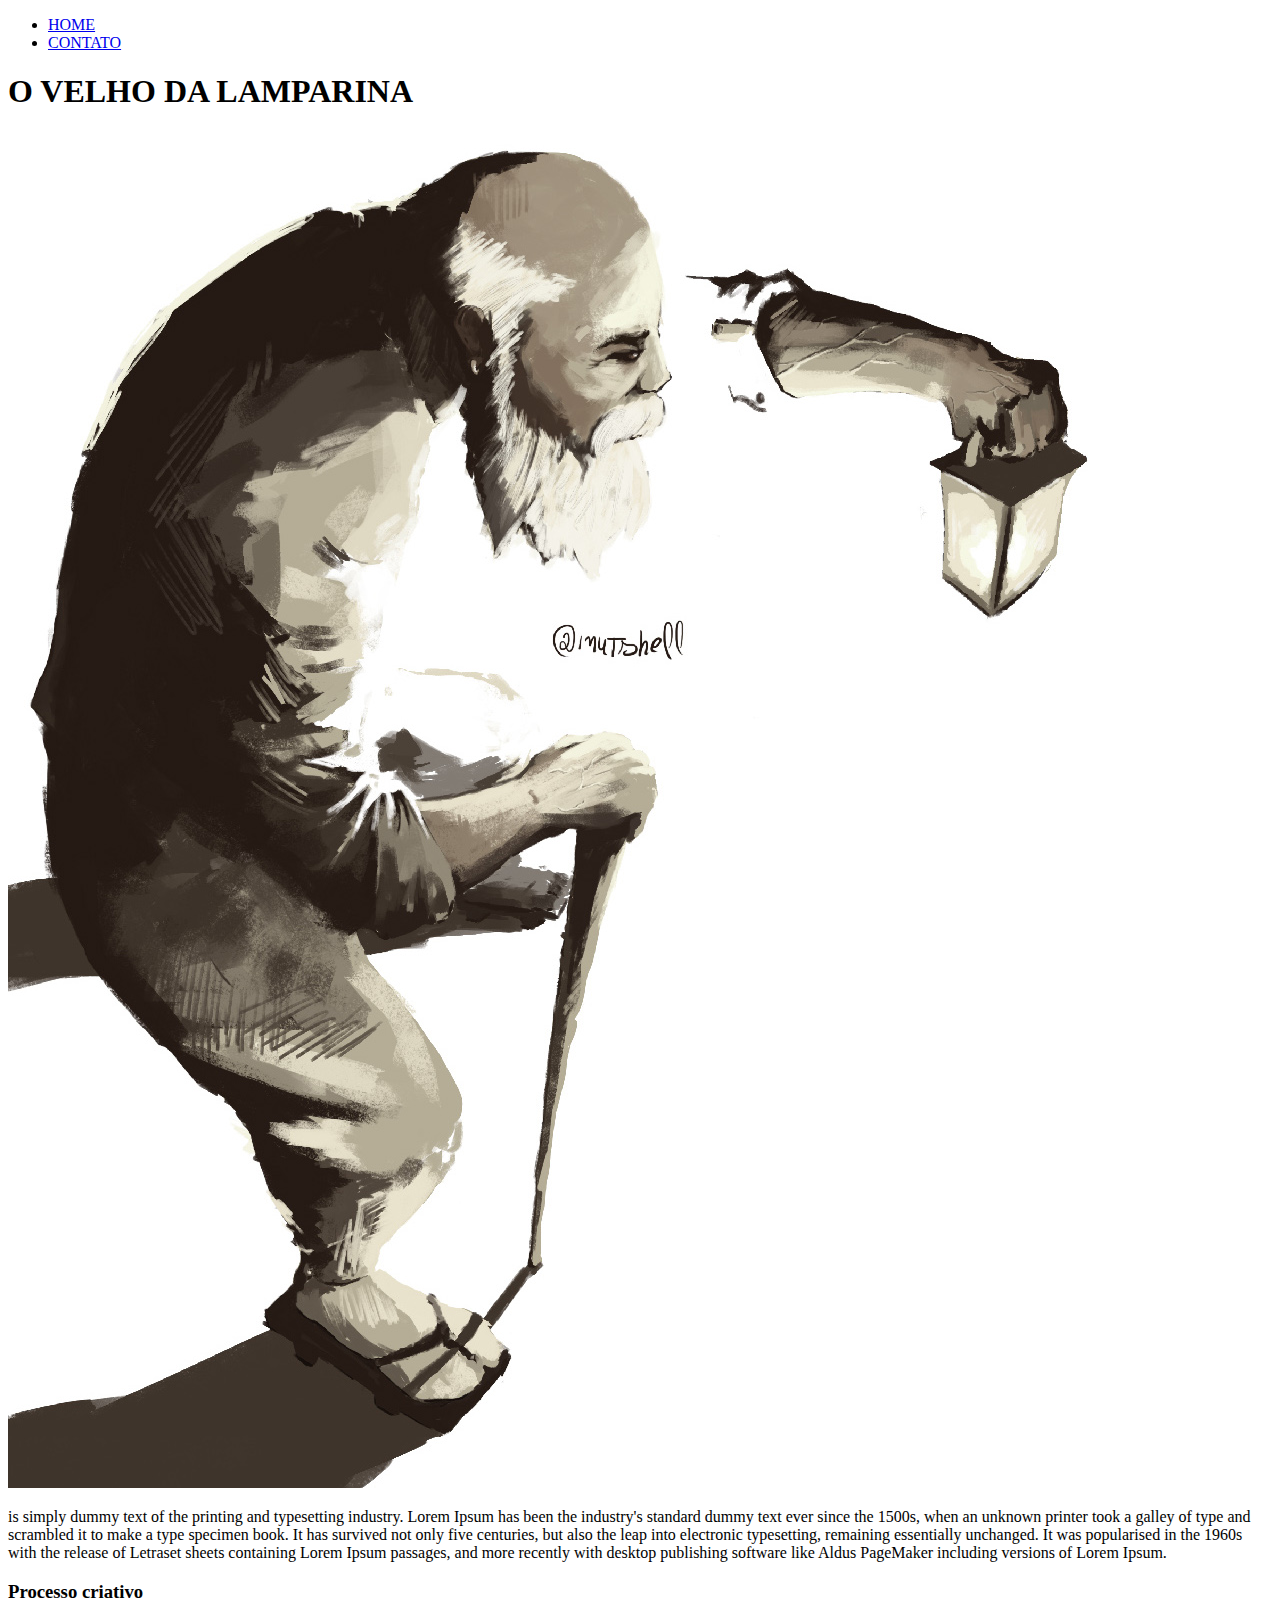
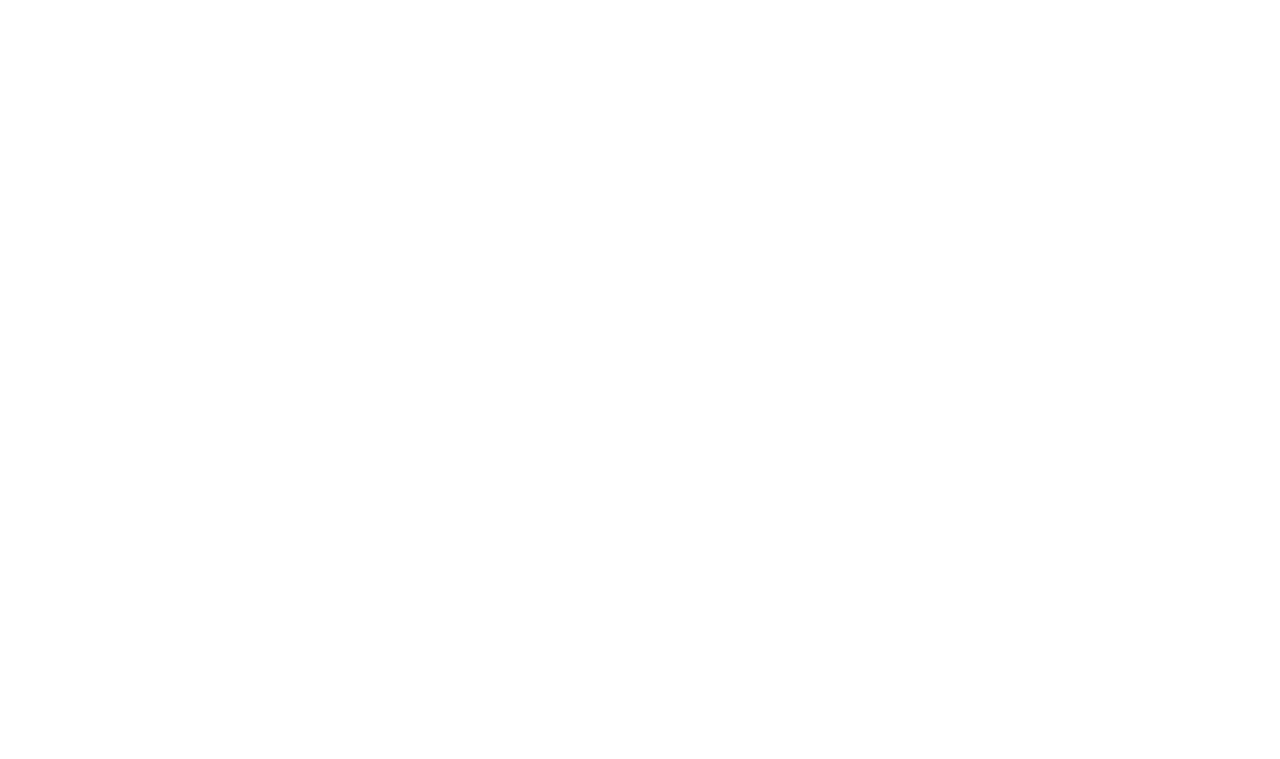
==== cliqueaqui1.html @ 0321b819 "portifolio arte em html" ====
<!DOCTYPE html>
<html lang="en">
<head>
    <meta charset="UTF-8">
    <meta name="viewport" content="width=device-width, initial-scale=1.0">
    <title>Galeria Pessoal</title>
</head>

<body>
    <nav>
        <ul>
            <li>
                <a href="index.html"> HOME </a>
            </li>
            <li>
                <a href="contato.html">CONTATO</a>
            </li>
        </ul>
    </nav>

    <Section>
        <h1>O VELHO DA LAMPARINA</h1>

        <img src="4ig.jpg" alt="Foto Velho com Lanterna">

        <aside>
            <p>
                is simply dummy text of the printing and typesetting industry. Lorem Ipsum has been the industry's 
                standard dummy text ever since the 1500s, when an unknown printer took a galley of type and scrambled 
                it to make a type specimen book. It has survived not only five centuries, but also the leap into electronic 
                typesetting, remaining essentially unchanged. It was popularised in the 1960s with the release of Letraset 
                sheets containing Lorem Ipsum passages, and more recently with desktop publishing software like Aldus PageMaker 
                including versions of Lorem Ipsum.
            </p>
        </aside>

        <h3>Processo criativo</h3>

        <iframe 
        width="408" 
        height="726" 
        src="https://www.youtube.com/embed/uO5LEqmdQYY" 
        title="Processo criativo" 
        frameborder="0" 
        allow="accelerometer; autoplay; clipboard-write; encrypted-media; gyroscope; picture-in-picture; web-share" 
        referrerpolicy="strict-origin-when-cross-origin" 
        allowfullscreen></iframe>

    </Section>

</body>
</html>
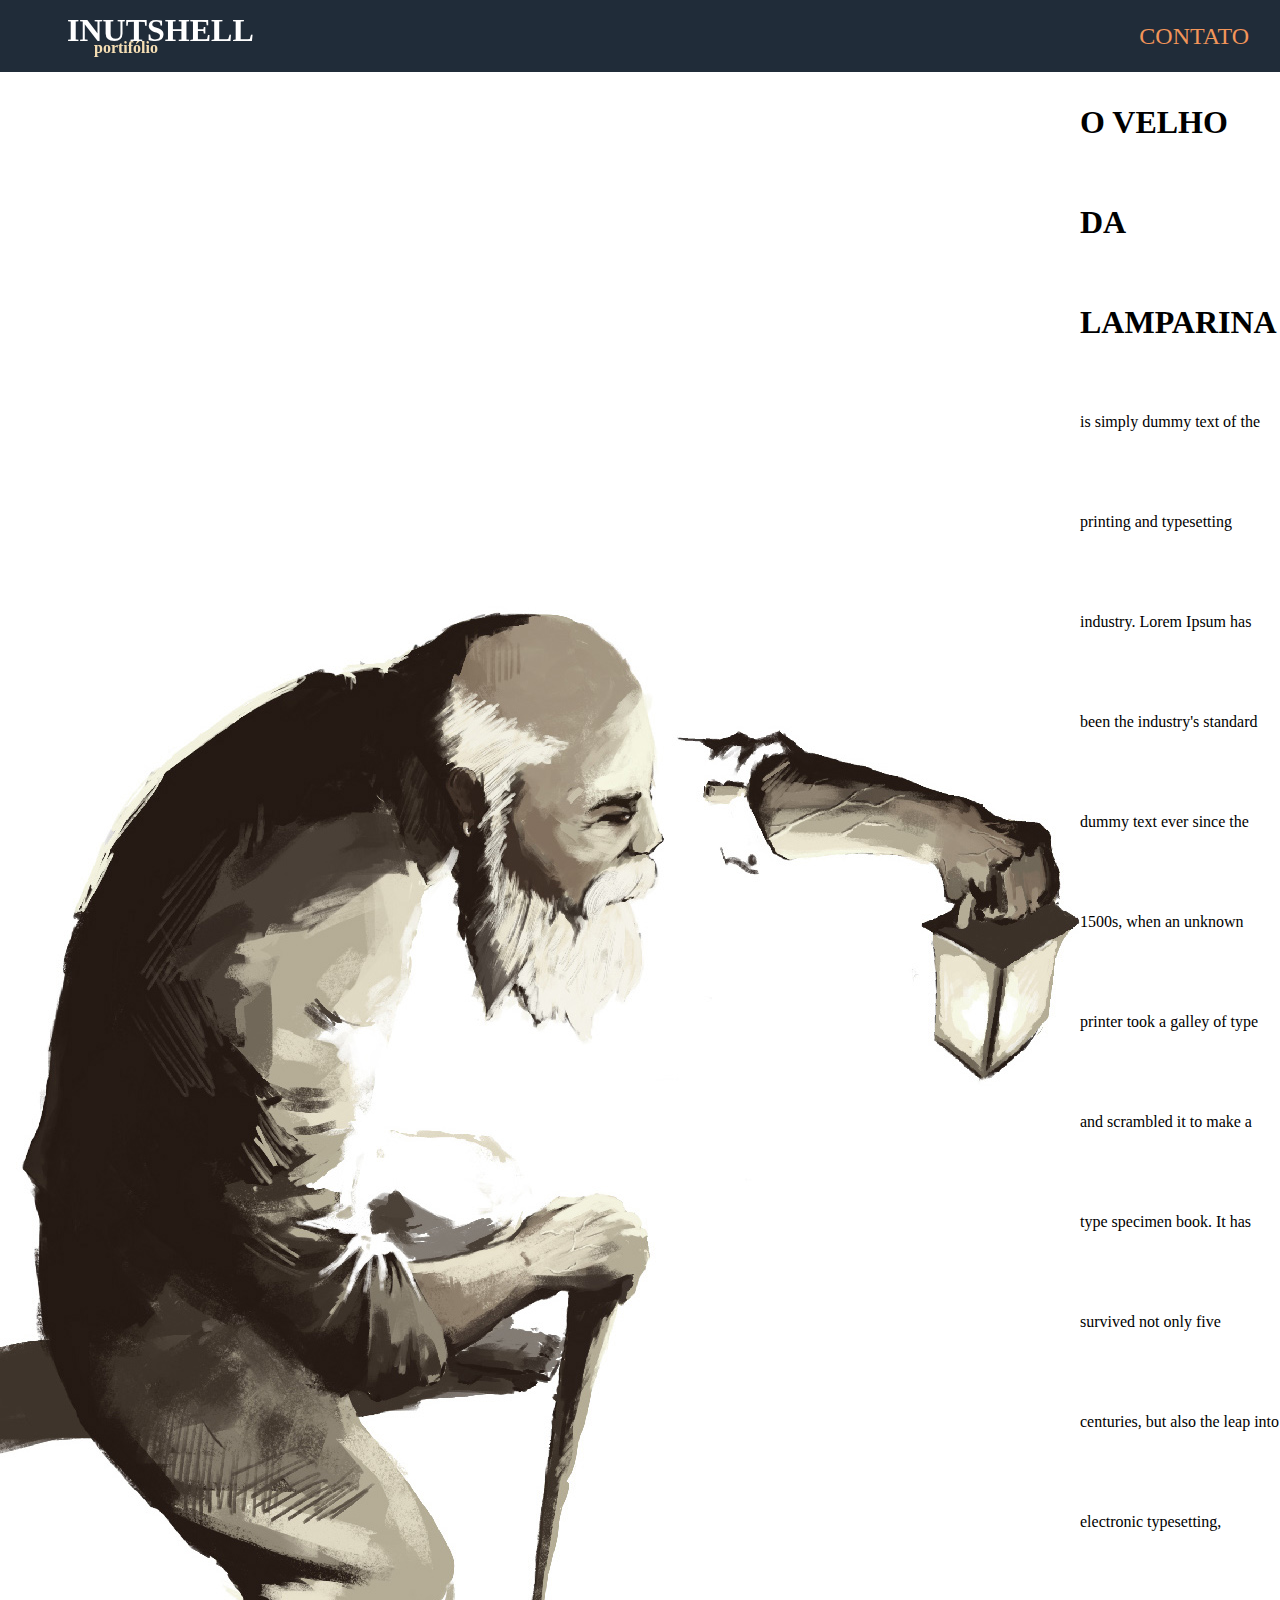
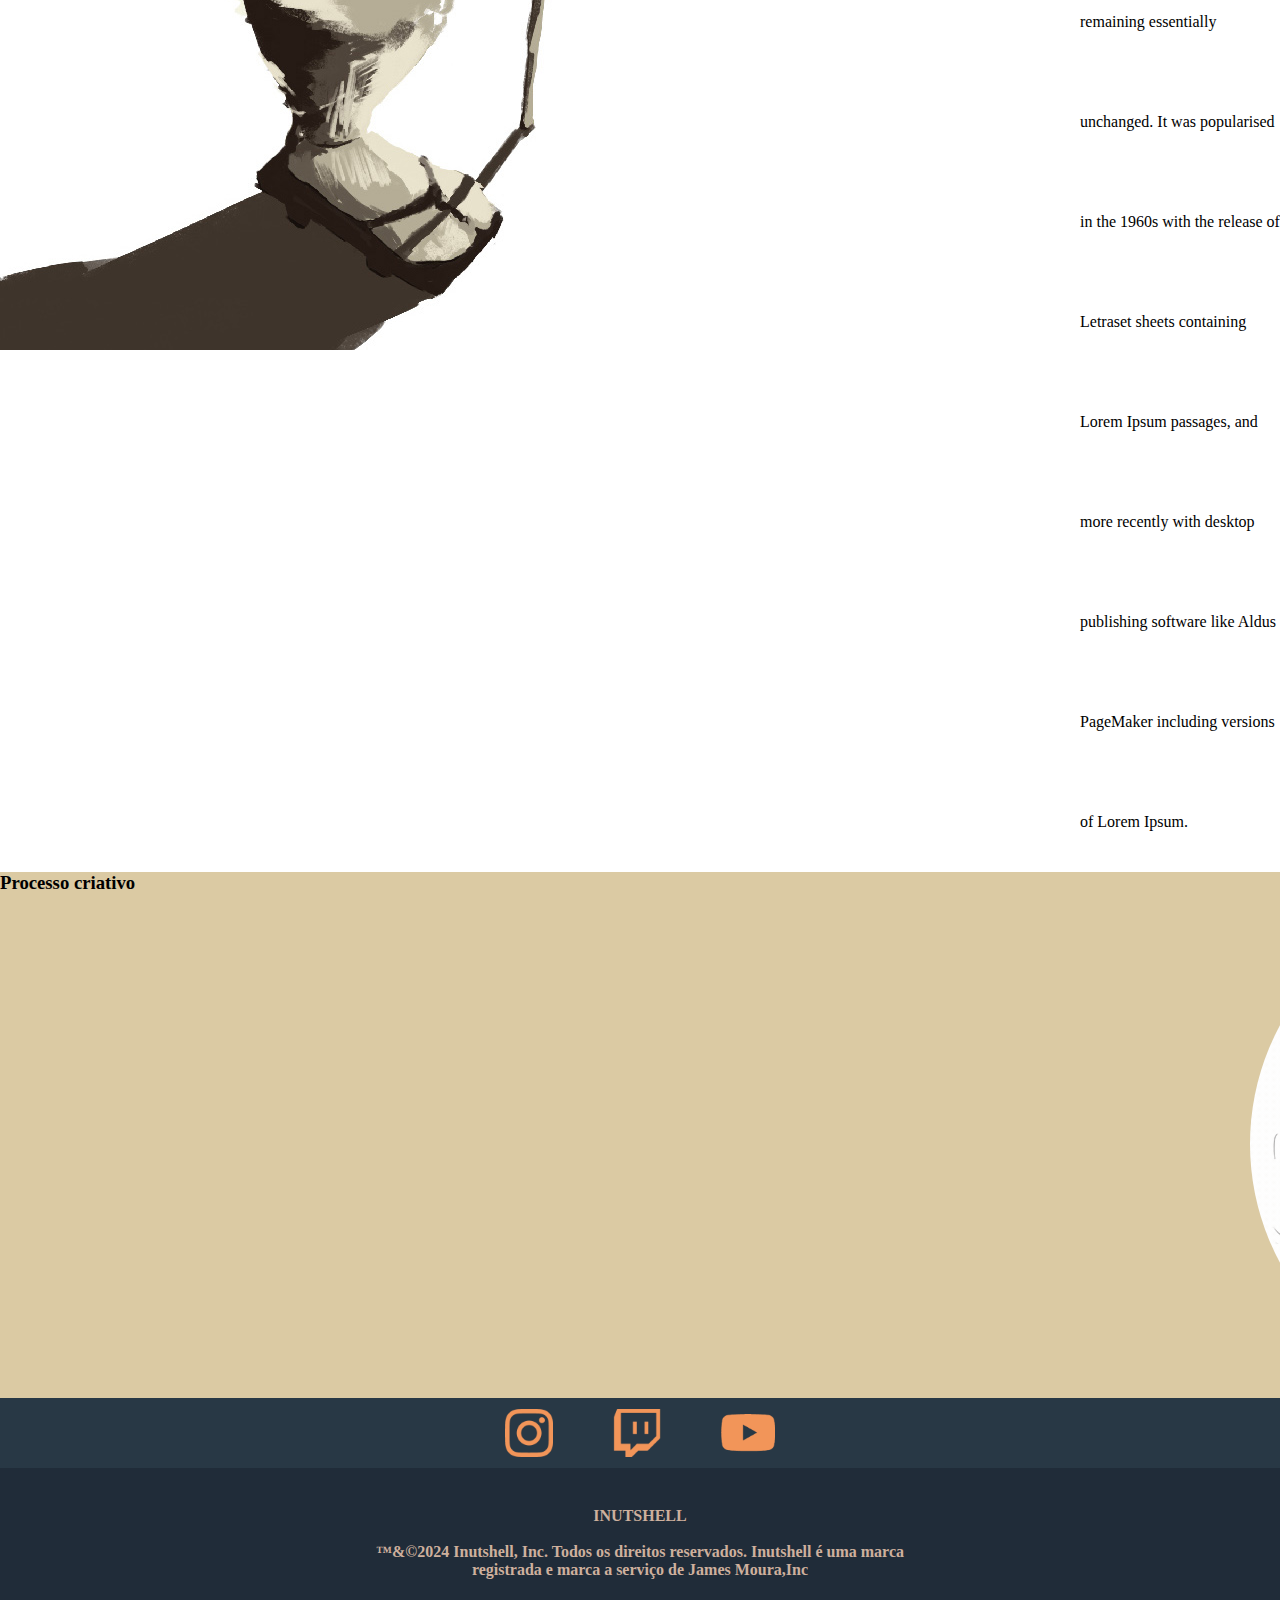
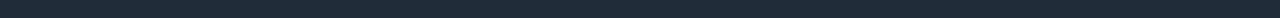
==== commit 5bd51157: "finalizado todas as páginas" ====
--- a/cliqueaqui1.html
+++ b/cliqueaqui1.html
@@ -4,26 +4,29 @@
     <meta charset="UTF-8">
     <meta name="viewport" content="width=device-width, initial-scale=1.0">
     <title>Galeria Pessoal</title>
+    <link rel="stylesheet" href="./assets/style/style.css">
 </head>
 
 <body>
     <nav>
-        <ul>
+        <a class="iconea" href="index.html">
+            <aside class="navaside">
+                <H1 style="color: white;">INUTSHELL</H1>
+                <b style="color: wheat;">portifólio</b>
+            </aside>
+        </a>      
+        <ul >
             <li>
-                <a href="index.html"> HOME </a>
-            </li>
-            <li>
-                <a href="contato.html">CONTATO</a>
+                <a style="color:#f29559" href="contato.html">CONTATO</a>
             </li>
         </ul>
     </nav>
 
-    <Section>
-        <h1>O VELHO DA LAMPARINA</h1>
-
-        <img src="4ig.jpg" alt="Foto Velho com Lanterna">
+    <Section class="processomain">
+        <img src="./assets/img/4ig.jpg" alt="Foto Velho com Lanterna">
 
         <aside>
+            <h1>O VELHO DA LAMPARINA</h1>
             <p>
                 is simply dummy text of the printing and typesetting industry. Lorem Ipsum has been the industry's 
                 standard dummy text ever since the 1500s, when an unknown printer took a galley of type and scrambled 
@@ -33,20 +36,36 @@
                 including versions of Lorem Ipsum.
             </p>
         </aside>
+    </Section>
 
+    <section class="processosec">
         <h3>Processo criativo</h3>
 
-        <iframe 
-        width="408" 
-        height="726" 
-        src="https://www.youtube.com/embed/uO5LEqmdQYY" 
-        title="Processo criativo" 
-        frameborder="0" 
-        allow="accelerometer; autoplay; clipboard-write; encrypted-media; gyroscope; picture-in-picture; web-share" 
-        referrerpolicy="strict-origin-when-cross-origin" 
-        allowfullscreen></iframe>
+        <img src="./assets/img/Processovelho.gif" alt="processo criativo lobo sinistro">
+    </section>
 
-    </Section>
+    <footer>
+        <a class="iglogo" href="https://www.instagram.com/inutshell/" 
+        target="_blank">
+            <img src="./assets/img/1384031.png" alt="">
+        </a>
+        <a class="iglogo" href="https://www.twitch.tv/jheyh" 
+        target="_blank">
+            <img src="./assets/img/twitch-logo.png" alt="">
+        </a>
+        <a class="iglogo" href="https://www.youtube.com/watch?v=dQw4w9WgXcQ" 
+        target="_blank">
+            <img src="./assets/img/Youtube_logo2.png" alt="">
+        </a>
+    </footer>
+
+    <footer class="direitos" style="color: #ceb09d;">
+        <b>
+            INUTSHELL <br><br>
+            ™&©2024 Inutshell, Inc. Todos os direitos reservados. Inutshell é uma marca<br>
+            registrada e marca a serviço de James Moura,Inc
+        </b>
+    </footer>
 
 </body>
 </html>--- a/assets/style/style.css
+++ b/assets/style/style.css
@@ -0,0 +1,189 @@
+*{
+    margin: 0;
+    padding: 0;
+    box-sizing: border-box;
+    text-decoration: none;
+}
+
+nav{
+    position: -webkit-sticky;
+    position: sticky;
+    top: 0;
+    padding: 1px;
+    background-color: #202c39;
+    z-index: 1; /* passa o menu a frente de todo resto */
+} 
+    
+.iconea{
+    position: absolute ;
+    top: 50%;
+    transform: translateY(-50%);
+    left: 5%;
+}
+
+.navaside h1{
+    position: absolute ;
+    top: 40%;
+    transform: translateY(-50%);
+    left: 5%;
+    display: inline;
+}
+.navaside b{
+    position: absolute ;
+    top: 70%;
+    transform: translateY(-50%);
+    left: 50%;
+    display: inline;
+}
+
+ul{
+    align-items: center;
+    list-style: none;
+    display: flex;
+    font-size: 24px;
+    background-color: #202c39;
+    justify-content: right;
+    height: 70px;
+}
+
+a{
+    padding: 30px;
+    text-decoration: none;  
+}
+
+.sobre{
+    display: flex;
+    text-align: center;
+    align-items: center;
+    height: 500px;
+    background-color: #dbcaa3;
+}
+
+.paragrafo{
+    font-size: 20px;
+    display: flex;
+    width: 70%;
+    margin: 0 auto;
+}
+
+.autorfoto{  
+    top: 50%;
+    border-radius: 50%;
+    width: 300px;
+    height: 300px;
+}
+/* Trecho de código que faz o container expandir as imagens */
+.fundoc {
+    display: flex;
+    justify-content: center;
+    align-items: center;
+    height: 70vh;
+}
+
+.container {
+    display: flex;
+    height: 90%;
+    width: 90%; /* Largura do container */
+    max-width: 800px; /* Largura máxima do container */
+    overflow: hidden; /* Esconde partes visíveis das imagens */
+}
+
+.image-container {
+
+    flex: 1; /* Ocupa espaço igualmente */
+    overflow: hidden; /* Esconde partes visíveis das imagens */
+    position: relative; /* Permite posicionamento relativo para alinhar as imagens */
+    transition: flex-basis 0.3s ease; /* Transição suave para flex-basis */
+}
+
+.image-container img {
+    width: 500px; /* Largura inicial das imagens */
+    height: auto; /* Altura automática */
+    transition: transform 0.3s ease; /* Transição suave para transform */
+    transform: translateX(-50%); /* Centraliza a imagem horizontalmente */
+    position: relative; /* Mantém a posição relativa para alinhar corretamente */
+    left: 50%; /* Move a imagem para o centro */
+}
+
+.image-container:hover {
+    flex-basis: 35%; /* Aumenta o tamanho do container ao passar o mouse */
+}
+/* TERMINA AQUI */
+
+.videoshome{
+    display: flex;
+    gap: 150px;
+    justify-content: center;
+    background-color: #b8b08d;
+}
+
+aside{
+    display: grid;
+    place-items: center;
+    line-height: 100px;
+}
+
+.videos{
+    margin: 30px 0 0 0;
+}
+
+footer{
+    display: flex;
+    justify-content: center;
+    height: 70px;
+    background-color: #283845;
+}
+.iglogo{
+    align-items: center;
+    display: flex;
+    font-size: 24px;
+    justify-content: right;
+    height: 70px;
+}
+
+.iglogo img{
+    height: 3rem;
+}
+
+.direitos{
+    display: flex;
+    text-align: center;
+    align-items: center;
+    height: 150px;
+    gap: 25px;
+    background-color: #202c39;
+}
+/* ^^^^^^ PAGINA PRINCIPAL ^^^^^^ */
+
+.processomain{
+    display: flex;
+    align-items: center;
+    justify-content: center;
+
+}
+
+.processosec{
+    background-color: #dbcaa3;
+}
+
+.processosec img{
+
+    left: 50%;
+    transform: translateX(250%);
+    height: 500px;
+    border-radius: 50%;
+}
+/* ^^^^^^ PAGINA DE PROCESSO ^^^^^^ */
+.ccontato{
+    display: flex;
+    align-items: center;
+    justify-content: center;
+
+}
+
+.ccontato aside{
+    margin: 7px;
+    width: 700px;
+    height: auto;
+    background-color: #dbcaa3;
+}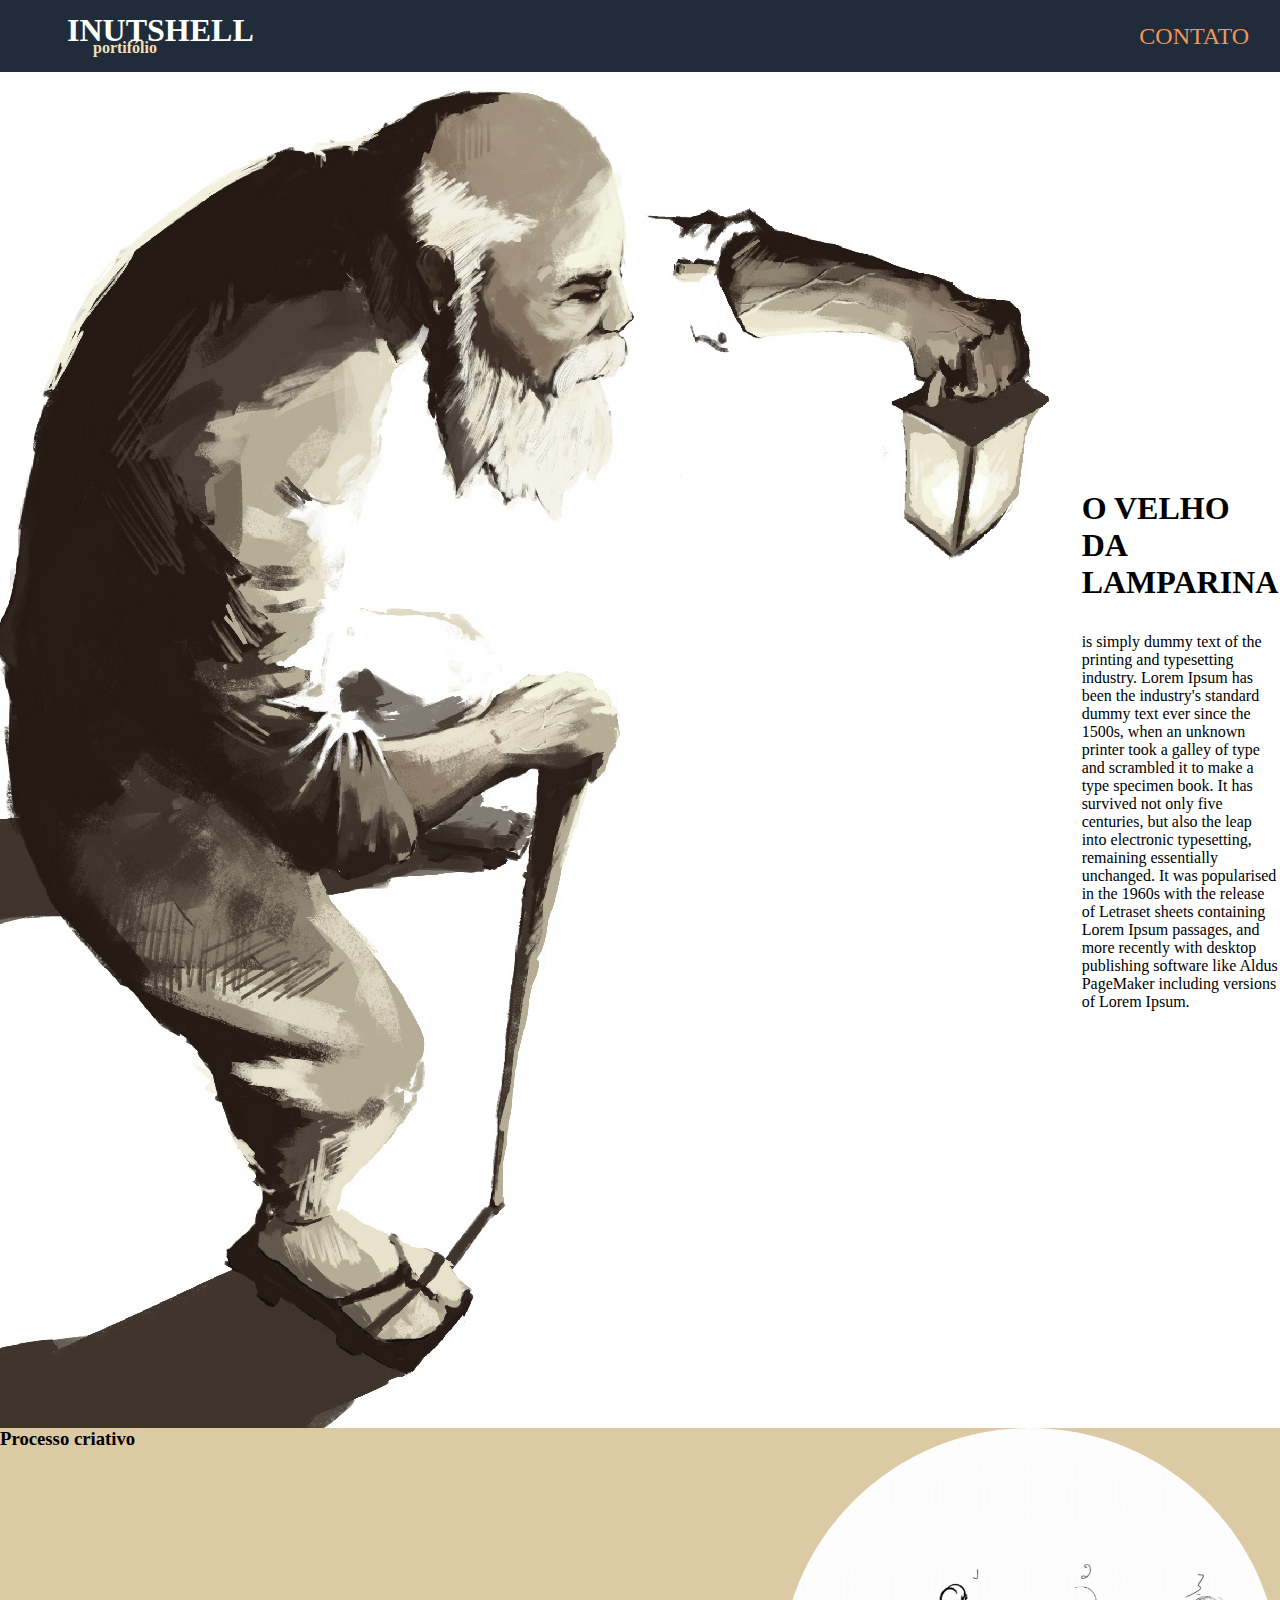
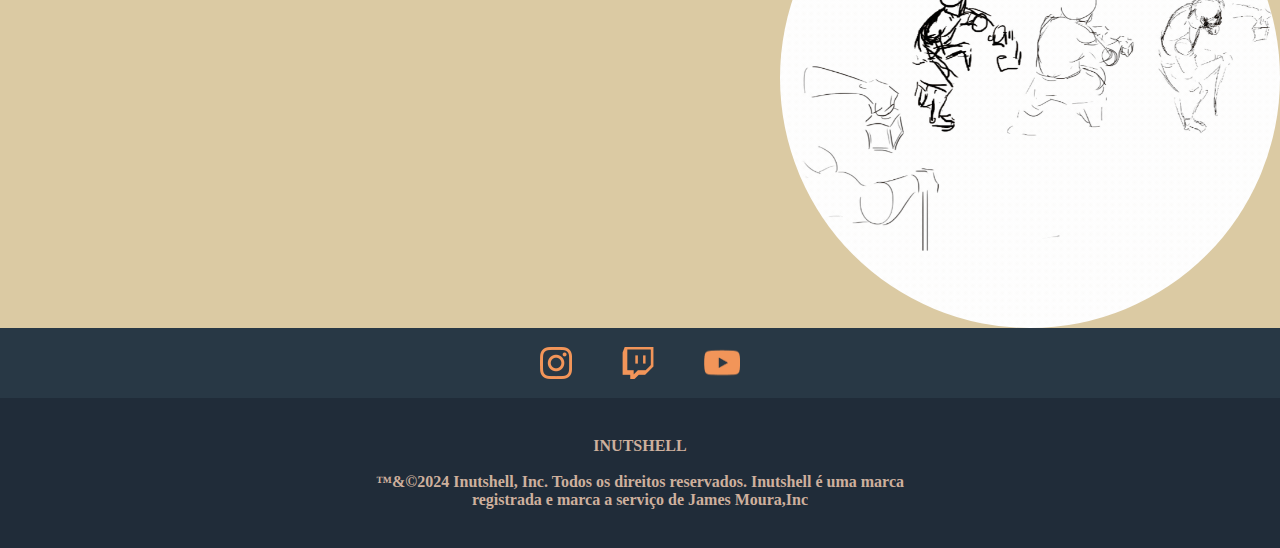
==== commit 6f525746: "Merge pull request #1 from JamesHMoura/task" ====
--- a/cliqueaqui1.html
+++ b/cliqueaqui1.html
@@ -15,8 +15,8 @@
                 <b style="color: wheat;">portifólio</b>
             </aside>
         </a>      
-        <ul >
-            <li>
+        <ul>
+            <li class="botao">
                 <a style="color:#f29559" href="contato.html">CONTATO</a>
             </li>
         </ul>
@@ -25,7 +25,7 @@
     <Section class="processomain">
         <img src="./assets/img/4ig.jpg" alt="Foto Velho com Lanterna">
 
-        <aside>
+        <aside class="dadosImagem">
             <h1>O VELHO DA LAMPARINA</h1>
             <p>
                 is simply dummy text of the printing and typesetting industry. Lorem Ipsum has been the industry's 
--- a/assets/style/style.css
+++ b/assets/style/style.css
@@ -13,8 +13,23 @@
     background-color: #202c39;
     z-index: 1; /* passa o menu a frente de todo resto */
 } 
-    
+
+.botao{
+    padding: 30px;
+}
+
+.botao :hover{
+    padding-bottom: 2vh;
+    border-bottom: 4px solid #f29559;
+}
+
+
+.botao1{
+    padding: 30px;
+}
+
 .iconea{
+    padding: 30px;
     position: absolute ;
     top: 50%;
     transform: translateY(-50%);
@@ -30,10 +45,12 @@
 }
 .navaside b{
     position: absolute ;
-    top: 70%;
-    transform: translateY(-50%);
+    top: 55%;
+    transform: translateY(-40%);
     left: 50%;
+    transform: translateX(-25%);
     display: inline;
+    padding: 0 30px;
 }
 
 ul{
@@ -47,7 +64,6 @@
 }
 
 a{
-    padding: 30px;
     text-decoration: none;  
 }
 
@@ -120,7 +136,13 @@
 aside{
     display: grid;
     place-items: center;
-    line-height: 100px;
+}
+
+.dadosImagem {
+    display: flex;
+    flex-direction: column;
+    gap: 2rem;
+    padding: 0 2rem;
 }
 
 .videos{
@@ -130,19 +152,21 @@
 footer{
     display: flex;
     justify-content: center;
+    align-items: center;
     height: 70px;
     background-color: #283845;
 }
 .iglogo{
+    padding: 25px;
     align-items: center;
     display: flex;
     font-size: 24px;
-    justify-content: right;
-    height: 70px;
+    justify-content: center;
+    height: 30px;
 }
 
 .iglogo img{
-    height: 3rem;
+    height: 2rem;
 }
 
 .direitos{
@@ -164,12 +188,11 @@
 
 .processosec{
     background-color: #dbcaa3;
+    display: flex;
+    justify-content: space-between;
 }
 
 .processosec img{
-
-    left: 50%;
-    transform: translateX(250%);
     height: 500px;
     border-radius: 50%;
 }
@@ -178,7 +201,6 @@
     display: flex;
     align-items: center;
     justify-content: center;
-
 }
 
 .ccontato aside{
@@ -186,4 +208,57 @@
     width: 700px;
     height: auto;
     background-color: #dbcaa3;
+}
+
+@media screen and (max-width: 600px){
+    .sobre{
+        height: 50%;
+        flex-direction: column;
+    }
+    .videoshome{
+        gap: 10px;
+        flex-direction: column;
+    }
+    .videoshome aside{
+        gap: 15px;
+    }
+    .videoshome h1{
+        font-size: 14px;
+        margin: 10px;
+    }
+    .videoshome iframe{
+        width: 100%;
+    }
+    .processomain{
+        flex-direction: column;
+    }
+    .processomain img{
+        width: 100%;
+    }
+    .processosec{
+        align-items: center;
+        flex-direction: column;
+    }
+    .processosec img{
+        height: 400px;
+    }
+    .botao :hover{
+        padding-bottom: 19px;
+        border-bottom: 4px solid #f29559;
+    }
+
+    .ccontato{
+        align-items: center;
+        justify-content: center;
+        flex-direction: column;
+    }
+    .ccontato form{
+        width: 50%;
+    }
+    .ccontato iframe{
+        width: 50vh;
+    }
+    .ccontato h3{
+        padding-left: 25%;
+    }
 }